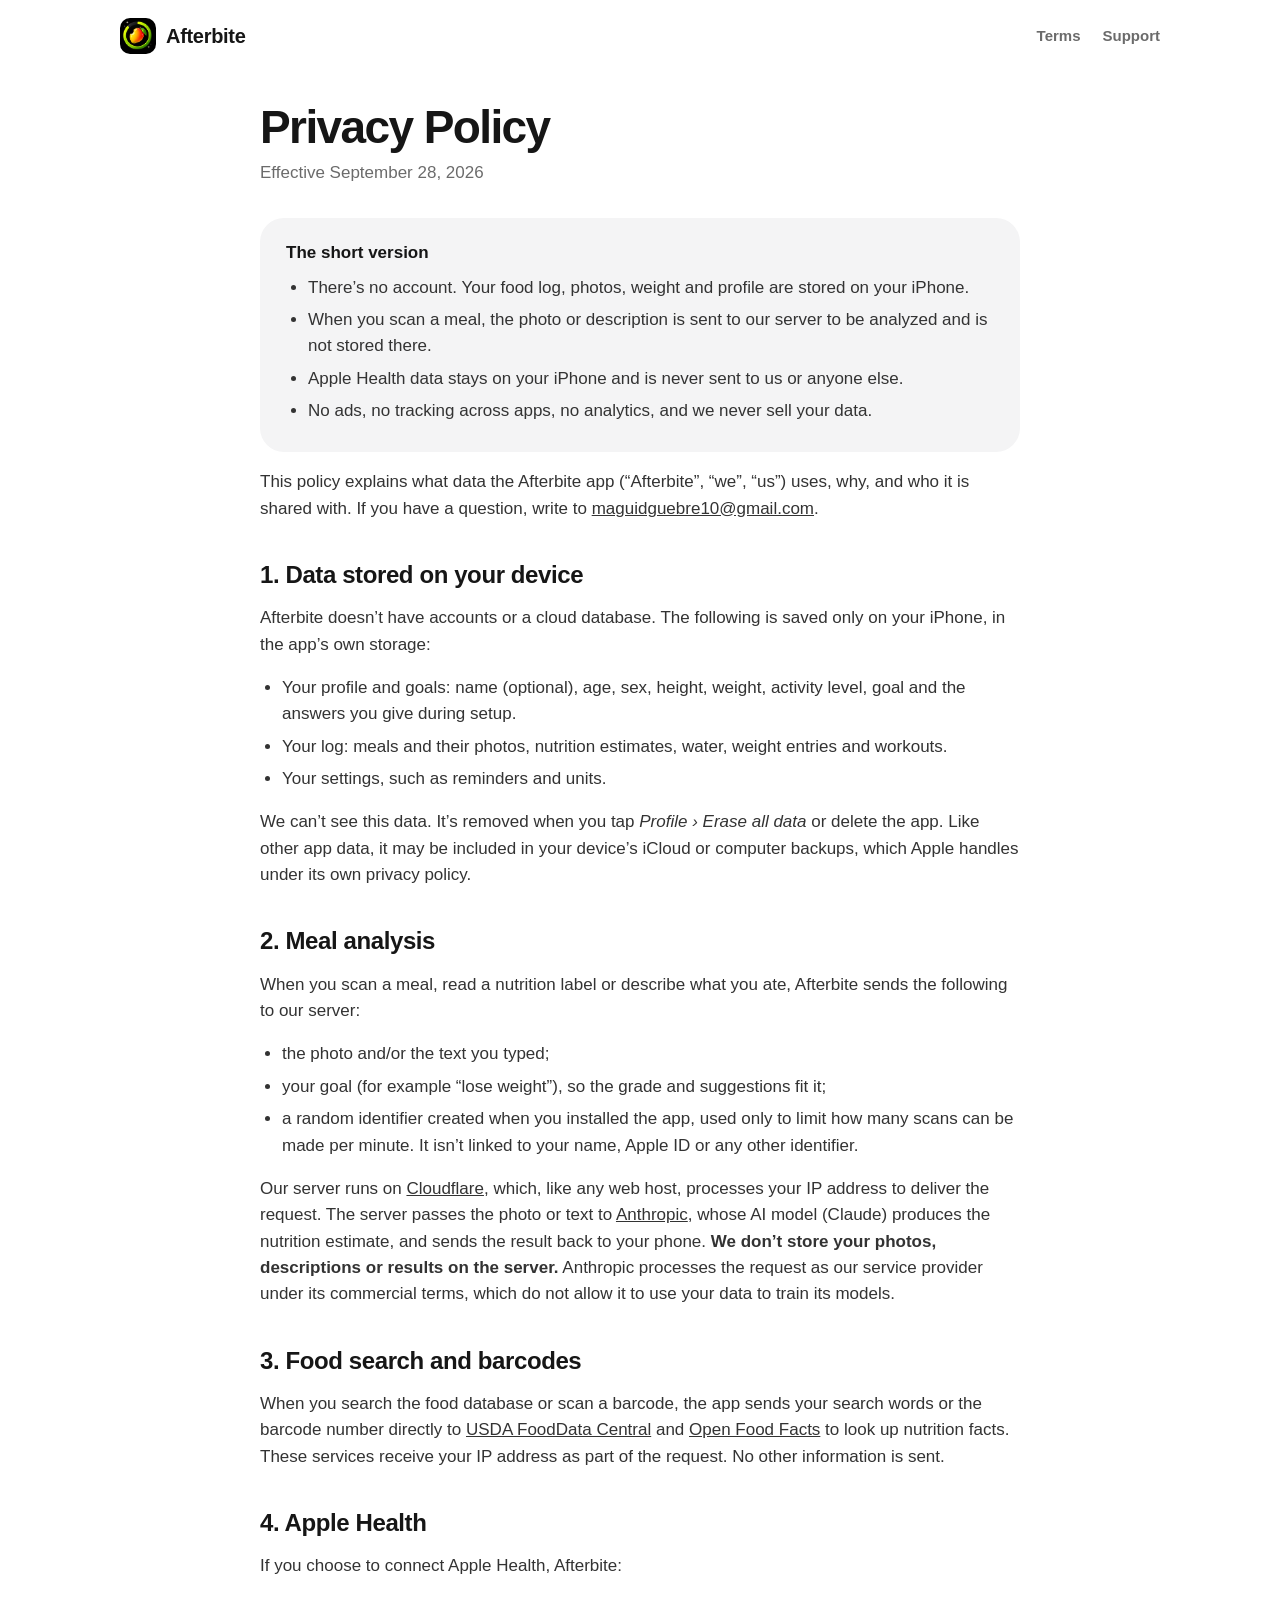
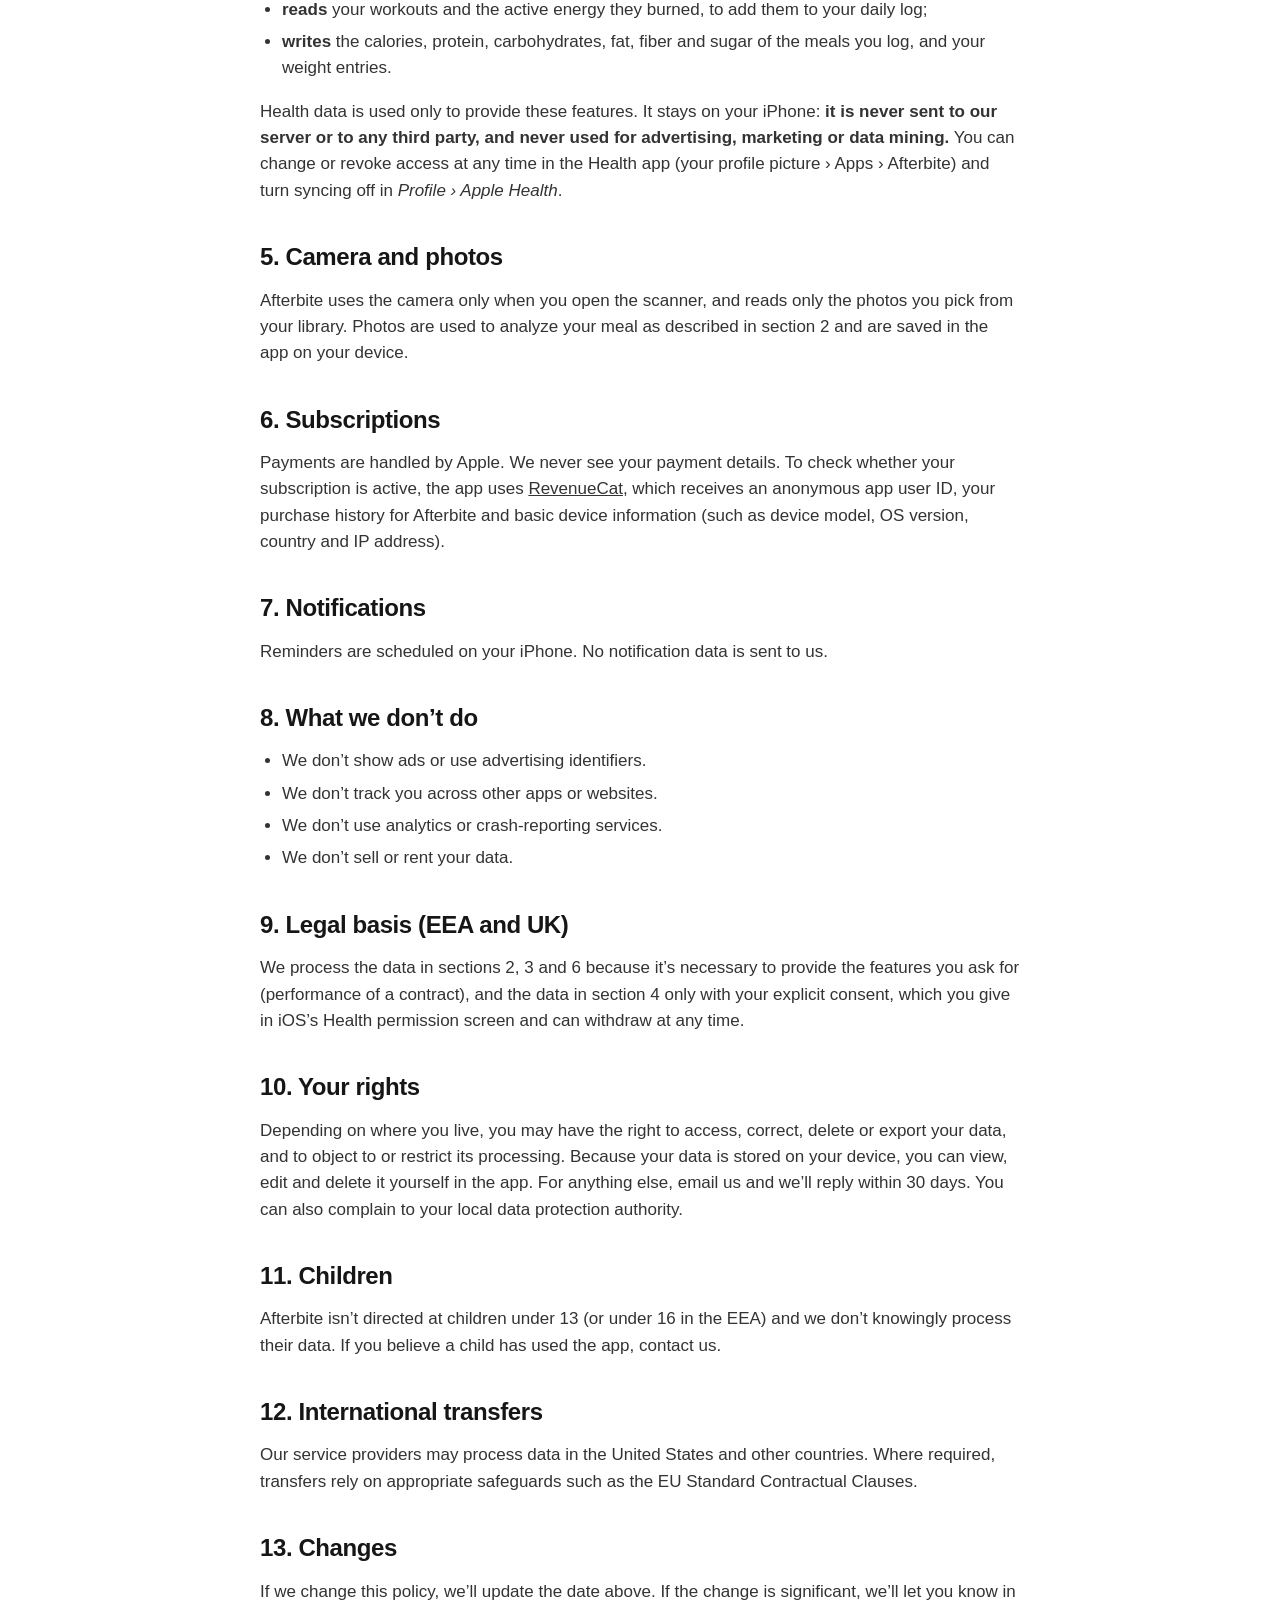
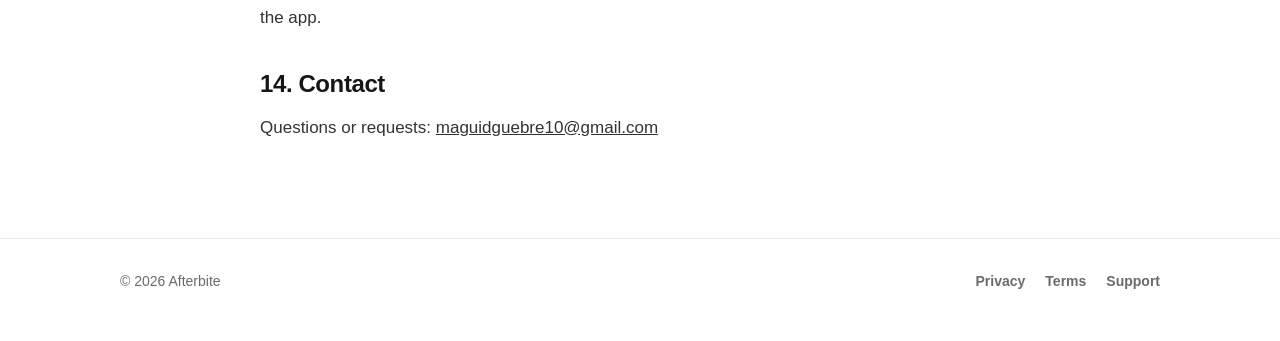
==== privacy.html @ eba16ab4 "Afterbite site: landing page, privacy policy, terms of use, support Co-Authored-By: Claude Opus 5.5 " ====
<!doctype html>
<html lang="en">
  <head>
    <meta charset="utf-8" />
    <meta name="viewport" content="width=device-width, initial-scale=1" />
    <title>Privacy Policy · Afterbite</title>
    <meta name="description" content="How Afterbite handles your data." />
    <link rel="icon" href="images/favicon.png" />
    <link rel="apple-touch-icon" href="images/apple-touch-icon.png" />
    <link rel="stylesheet" href="style.css" />
  </head>
  <body>
    <header class="wrap nav">
      <a class="brand" href="./"><img src="images/logo.png" alt="" />Afterbite</a>
      <nav class="nav-links">
        <a href="terms.html">Terms</a>
        <a href="support.html">Support</a>
      </nav>
    </header>

    <main class="wrap">
      <article class="doc">
        <h1>Privacy Policy</h1>
        <p class="updated">Effective September 28, 2026</p>

        <div class="summary">
          <strong>The short version</strong>
          <ul>
            <li>There’s no account. Your food log, photos, weight and profile are stored on your iPhone.</li>
            <li>When you scan a meal, the photo or description is sent to our server to be analyzed and is not stored there.</li>
            <li>Apple Health data stays on your iPhone and is never sent to us or anyone else.</li>
            <li>No ads, no tracking across apps, no analytics, and we never sell your data.</li>
          </ul>
        </div>

        <p>This policy explains what data the Afterbite app (“Afterbite”, “we”, “us”) uses, why, and who it is shared with. If you have a question, write to <a href="mailto:maguidguebre10@gmail.com">maguidguebre10@gmail.com</a>.</p>

        <h2>1. Data stored on your device</h2>
        <p>Afterbite doesn’t have accounts or a cloud database. The following is saved only on your iPhone, in the app’s own storage:</p>
        <ul>
          <li>Your profile and goals: name (optional), age, sex, height, weight, activity level, goal and the answers you give during setup.</li>
          <li>Your log: meals and their photos, nutrition estimates, water, weight entries and workouts.</li>
          <li>Your settings, such as reminders and units.</li>
        </ul>
        <p>We can’t see this data. It’s removed when you tap <em>Profile › Erase all data</em> or delete the app. Like other app data, it may be included in your device’s iCloud or computer backups, which Apple handles under its own privacy policy.</p>

        <h2>2. Meal analysis</h2>
        <p>When you scan a meal, read a nutrition label or describe what you ate, Afterbite sends the following to our server:</p>
        <ul>
          <li>the photo and/or the text you typed;</li>
          <li>your goal (for example “lose weight”), so the grade and suggestions fit it;</li>
          <li>a random identifier created when you installed the app, used only to limit how many scans can be made per minute. It isn’t linked to your name, Apple ID or any other identifier.</li>
        </ul>
        <p>Our server runs on <a href="https://www.cloudflare.com/privacypolicy/">Cloudflare</a>, which, like any web host, processes your IP address to deliver the request. The server passes the photo or text to <a href="https://www.anthropic.com/legal/privacy">Anthropic</a>, whose AI model (Claude) produces the nutrition estimate, and sends the result back to your phone. <strong>We don’t store your photos, descriptions or results on the server.</strong> Anthropic processes the request as our service provider under its commercial terms, which do not allow it to use your data to train its models.</p>

        <h2>3. Food search and barcodes</h2>
        <p>When you search the food database or scan a barcode, the app sends your search words or the barcode number directly to <a href="https://fdc.nal.usda.gov/">USDA FoodData Central</a> and <a href="https://world.openfoodfacts.org/privacy">Open Food Facts</a> to look up nutrition facts. These services receive your IP address as part of the request. No other information is sent.</p>

        <h2>4. Apple Health</h2>
        <p>If you choose to connect Apple Health, Afterbite:</p>
        <ul>
          <li><strong>reads</strong> your workouts and the active energy they burned, to add them to your daily log;</li>
          <li><strong>writes</strong> the calories, protein, carbohydrates, fat, fiber and sugar of the meals you log, and your weight entries.</li>
        </ul>
        <p>Health data is used only to provide these features. It stays on your iPhone: <strong>it is never sent to our server or to any third party, and never used for advertising, marketing or data mining.</strong> You can change or revoke access at any time in the Health app (your profile picture › Apps › Afterbite) and turn syncing off in <em>Profile › Apple Health</em>.</p>

        <h2>5. Camera and photos</h2>
        <p>Afterbite uses the camera only when you open the scanner, and reads only the photos you pick from your library. Photos are used to analyze your meal as described in section 2 and are saved in the app on your device.</p>

        <h2>6. Subscriptions</h2>
        <p>Payments are handled by Apple. We never see your payment details. To check whether your subscription is active, the app uses <a href="https://www.revenuecat.com/privacy">RevenueCat</a>, which receives an anonymous app user ID, your purchase history for Afterbite and basic device information (such as device model, OS version, country and IP address).</p>

        <h2>7. Notifications</h2>
        <p>Reminders are scheduled on your iPhone. No notification data is sent to us.</p>

        <h2>8. What we don’t do</h2>
        <ul>
          <li>We don’t show ads or use advertising identifiers.</li>
          <li>We don’t track you across other apps or websites.</li>
          <li>We don’t use analytics or crash-reporting services.</li>
          <li>We don’t sell or rent your data.</li>
        </ul>

        <h2>9. Legal basis (EEA and UK)</h2>
        <p>We process the data in sections 2, 3 and 6 because it’s necessary to provide the features you ask for (performance of a contract), and the data in section 4 only with your explicit consent, which you give in iOS’s Health permission screen and can withdraw at any time.</p>

        <h2>10. Your rights</h2>
        <p>Depending on where you live, you may have the right to access, correct, delete or export your data, and to object to or restrict its processing. Because your data is stored on your device, you can view, edit and delete it yourself in the app. For anything else, email us and we’ll reply within 30 days. You can also complain to your local data protection authority.</p>

        <h2>11. Children</h2>
        <p>Afterbite isn’t directed at children under 13 (or under 16 in the EEA) and we don’t knowingly process their data. If you believe a child has used the app, contact us.</p>

        <h2>12. International transfers</h2>
        <p>Our service providers may process data in the United States and other countries. Where required, transfers rely on appropriate safeguards such as the EU Standard Contractual Clauses.</p>

        <h2>13. Changes</h2>
        <p>If we change this policy, we’ll update the date above. If the change is significant, we’ll let you know in the app.</p>

        <h2>14. Contact</h2>
        <p>Questions or requests: <a href="mailto:maguidguebre10@gmail.com">maguidguebre10@gmail.com</a></p>
      </article>
    </main>

    <footer>
      <div class="wrap">
        <div class="footer-row">
          <span>© 2026 Afterbite</span>
          <nav class="footer-links">
            <a href="privacy.html">Privacy</a>
            <a href="terms.html">Terms</a>
            <a href="support.html">Support</a>
          </nav>
        </div>
      </div>
    </footer>
  </body>
</html>
---- style.css ----
:root {
  --page: #ffffff;
  --surface: #f4f4f5;
  --dark: #1f1f1f;
  --ink: #161616;
  --ink-soft: #6b6b6b;
  --ink-faint: #a6a6a6;
  --line: rgba(0, 0, 0, 0.08);
  --accent: #e0703a;
  --good: #4caf7a;
  --lime: #9be32b;
  --radius: 24px;
  color-scheme: light;
}

* {
  box-sizing: border-box;
}

html {
  -webkit-text-size-adjust: 100%;
}

body {
  margin: 0;
  background: var(--page);
  color: var(--ink);
  font-family: -apple-system, BlinkMacSystemFont, 'SF Pro Text', 'Segoe UI', Roboto, 'Helvetica Neue', Arial, sans-serif;
  font-size: 17px;
  line-height: 1.55;
  -webkit-font-smoothing: antialiased;
}

a {
  color: inherit;
}

img {
  max-width: 100%;
  display: block;
}

.wrap {
  width: 100%;
  max-width: 1080px;
  margin: 0 auto;
  padding: 0 20px;
}

/* Header */

.nav {
  display: flex;
  align-items: center;
  justify-content: space-between;
  height: 72px;
}

.brand {
  display: flex;
  align-items: center;
  gap: 10px;
  font-weight: 800;
  font-size: 20px;
  letter-spacing: -0.3px;
  text-decoration: none;
}

.brand img {
  width: 36px;
  height: 36px;
  border-radius: 10px;
}

.nav-links {
  display: flex;
  gap: 22px;
  font-size: 15px;
  font-weight: 600;
  color: var(--ink-soft);
}

.nav-links a {
  text-decoration: none;
}

.nav-links a:hover {
  color: var(--ink);
}

/* Buttons */

.btn {
  display: inline-flex;
  align-items: center;
  gap: 10px;
  height: 56px;
  padding: 0 26px;
  border-radius: 999px;
  background: var(--dark);
  color: #fff;
  font-weight: 700;
  font-size: 17px;
  text-decoration: none;
  white-space: nowrap;
}

.btn svg {
  width: 20px;
  height: 20px;
  fill: currentColor;
}

.btn.soon {
  background: var(--surface);
  color: var(--ink-soft);
  cursor: default;
}

/* Hero */

.hero {
  display: grid;
  grid-template-columns: 1.05fr 1fr;
  align-items: center;
  gap: 48px;
  padding-top: 48px;
  padding-bottom: 80px;
}

.eyebrow {
  display: inline-block;
  padding: 6px 14px;
  border-radius: 999px;
  background: #e0703a14;
  color: var(--accent);
  font-size: 14px;
  font-weight: 700;
  margin-bottom: 18px;
}

h1 {
  font-size: clamp(38px, 6vw, 60px);
  line-height: 1.04;
  letter-spacing: -1.6px;
  font-weight: 800;
  margin: 0 0 18px;
}

.lead {
  font-size: 20px;
  color: var(--ink-soft);
  margin: 0 0 30px;
  max-width: 30ch;
}

.hero-note {
  margin-top: 14px;
  font-size: 14px;
  color: var(--ink-soft);
}

.hero-art {
  position: relative;
}

.hero-art::before {
  content: '';
  position: absolute;
  inset: 8% 6%;
  background: radial-gradient(closest-side, #ffcf8a66, transparent);
  z-index: -1;
}

/* Sections */

section {
  padding: 72px 0;
}

.section-head {
  text-align: center;
  max-width: 620px;
  margin: 0 auto 44px;
}

h2 {
  font-size: clamp(30px, 4.5vw, 42px);
  line-height: 1.1;
  letter-spacing: -1px;
  font-weight: 800;
  margin: 0 0 12px;
}

.section-head p {
  color: var(--ink-soft);
  font-size: 19px;
  margin: 0;
}

.grid {
  display: grid;
  grid-template-columns: repeat(3, 1fr);
  gap: 16px;
}

.card {
  background: var(--surface);
  border-radius: var(--radius);
  padding: 26px;
}

.card .icon {
  width: 46px;
  height: 46px;
  border-radius: 14px;
  display: grid;
  place-items: center;
  font-size: 24px;
  background: #fff;
  margin-bottom: 16px;
}

.card h3 {
  font-size: 19px;
  margin: 0 0 6px;
  letter-spacing: -0.2px;
}

.card p {
  margin: 0;
  color: var(--ink-soft);
  font-size: 16px;
}

/* Steps */

.steps {
  display: grid;
  grid-template-columns: repeat(3, 1fr);
  gap: 16px;
  counter-reset: step;
}

.step {
  border: 1px solid var(--line);
  border-radius: var(--radius);
  padding: 26px;
}

.step::before {
  counter-increment: step;
  content: counter(step);
  display: grid;
  place-items: center;
  width: 36px;
  height: 36px;
  border-radius: 50%;
  background: var(--dark);
  color: #fff;
  font-weight: 800;
  margin-bottom: 16px;
}

.step h3 {
  margin: 0 0 6px;
  font-size: 19px;
}

.step p {
  margin: 0;
  color: var(--ink-soft);
  font-size: 16px;
}

/* Dark band */

.band {
  background: var(--dark);
  color: #fff;
  border-radius: 40px;
  padding: 56px 40px;
  display: grid;
  grid-template-columns: auto 1fr auto;
  align-items: center;
  gap: 32px;
}

.band img {
  width: 120px;
  height: 120px;
  border-radius: 28px;
}

.band h2 {
  margin: 0 0 6px;
}

.band p {
  margin: 0;
  color: rgba(255, 255, 255, 0.6);
  font-size: 18px;
}

.band .btn {
  background: #fff;
  color: var(--ink);
}

.band .btn.soon {
  background: rgba(255, 255, 255, 0.12);
  color: rgba(255, 255, 255, 0.75);
}

/* FAQ */

.faq {
  max-width: 760px;
  margin: 0 auto;
}

details {
  border-bottom: 1px solid var(--line);
  padding: 20px 0;
}

summary {
  cursor: pointer;
  font-weight: 700;
  font-size: 18px;
  list-style: none;
  display: flex;
  justify-content: space-between;
  gap: 16px;
}

summary::-webkit-details-marker {
  display: none;
}

summary::after {
  content: '+';
  font-size: 24px;
  line-height: 1;
  color: var(--ink-faint);
}

details[open] summary::after {
  content: '−';
}

details p {
  margin: 12px 0 0;
  color: var(--ink-soft);
}

/* Footer */

footer {
  border-top: 1px solid var(--line);
  margin-top: 40px;
  padding: 32px 0 48px;
  font-size: 14px;
  color: var(--ink-soft);
}

.footer-row {
  display: flex;
  flex-wrap: wrap;
  justify-content: space-between;
  gap: 16px;
}

.footer-links {
  display: flex;
  flex-wrap: wrap;
  gap: 20px;
}

.footer-links a {
  text-decoration: none;
  font-weight: 600;
}

.footer-links a:hover {
  color: var(--ink);
}

.disclaimer {
  margin-top: 16px;
  font-size: 13px;
  color: var(--ink-faint);
  max-width: 70ch;
}

/* Legal pages */

.doc {
  max-width: 760px;
  margin: 0 auto;
  padding: 32px 0 40px;
}

.doc h1 {
  font-size: clamp(34px, 5vw, 46px);
  margin-bottom: 8px;
}

.doc .updated {
  color: var(--ink-soft);
  margin: 0 0 32px;
}

.doc h2 {
  font-size: 24px;
  letter-spacing: -0.4px;
  margin: 40px 0 10px;
}

.doc h3 {
  font-size: 18px;
  margin: 24px 0 6px;
}

.doc p,
.doc li {
  color: #333;
}

.doc ul {
  padding-left: 22px;
}

.doc li {
  margin: 6px 0;
}

.doc .summary {
  background: var(--surface);
  border-radius: var(--radius);
  padding: 22px 26px;
  margin-bottom: 8px;
}

.doc .summary ul {
  margin: 8px 0 0;
}

.contact-card {
  background: var(--surface);
  border-radius: var(--radius);
  padding: 26px;
  margin: 24px 0;
}

.contact-card .btn {
  margin-top: 8px;
}

/* Mobile */

@media (max-width: 860px) {
  .hero {
    grid-template-columns: 1fr;
    gap: 24px;
    padding-top: 24px;
    text-align: center;
  }

  .lead {
    margin-left: auto;
    margin-right: auto;
  }

  .hero-art {
    max-width: 460px;
    margin: 0 auto;
  }

  .grid,
  .steps {
    grid-template-columns: 1fr;
  }

  .band {
    grid-template-columns: 1fr;
    text-align: center;
    justify-items: center;
    padding: 44px 24px;
    border-radius: 32px;
  }

  section {
    padding: 52px 0;
  }
}

@media (max-width: 520px) {
  .nav-links {
    gap: 14px;
    font-size: 14px;
  }

  .nav-links .hide-sm {
    display: none;
  }
}
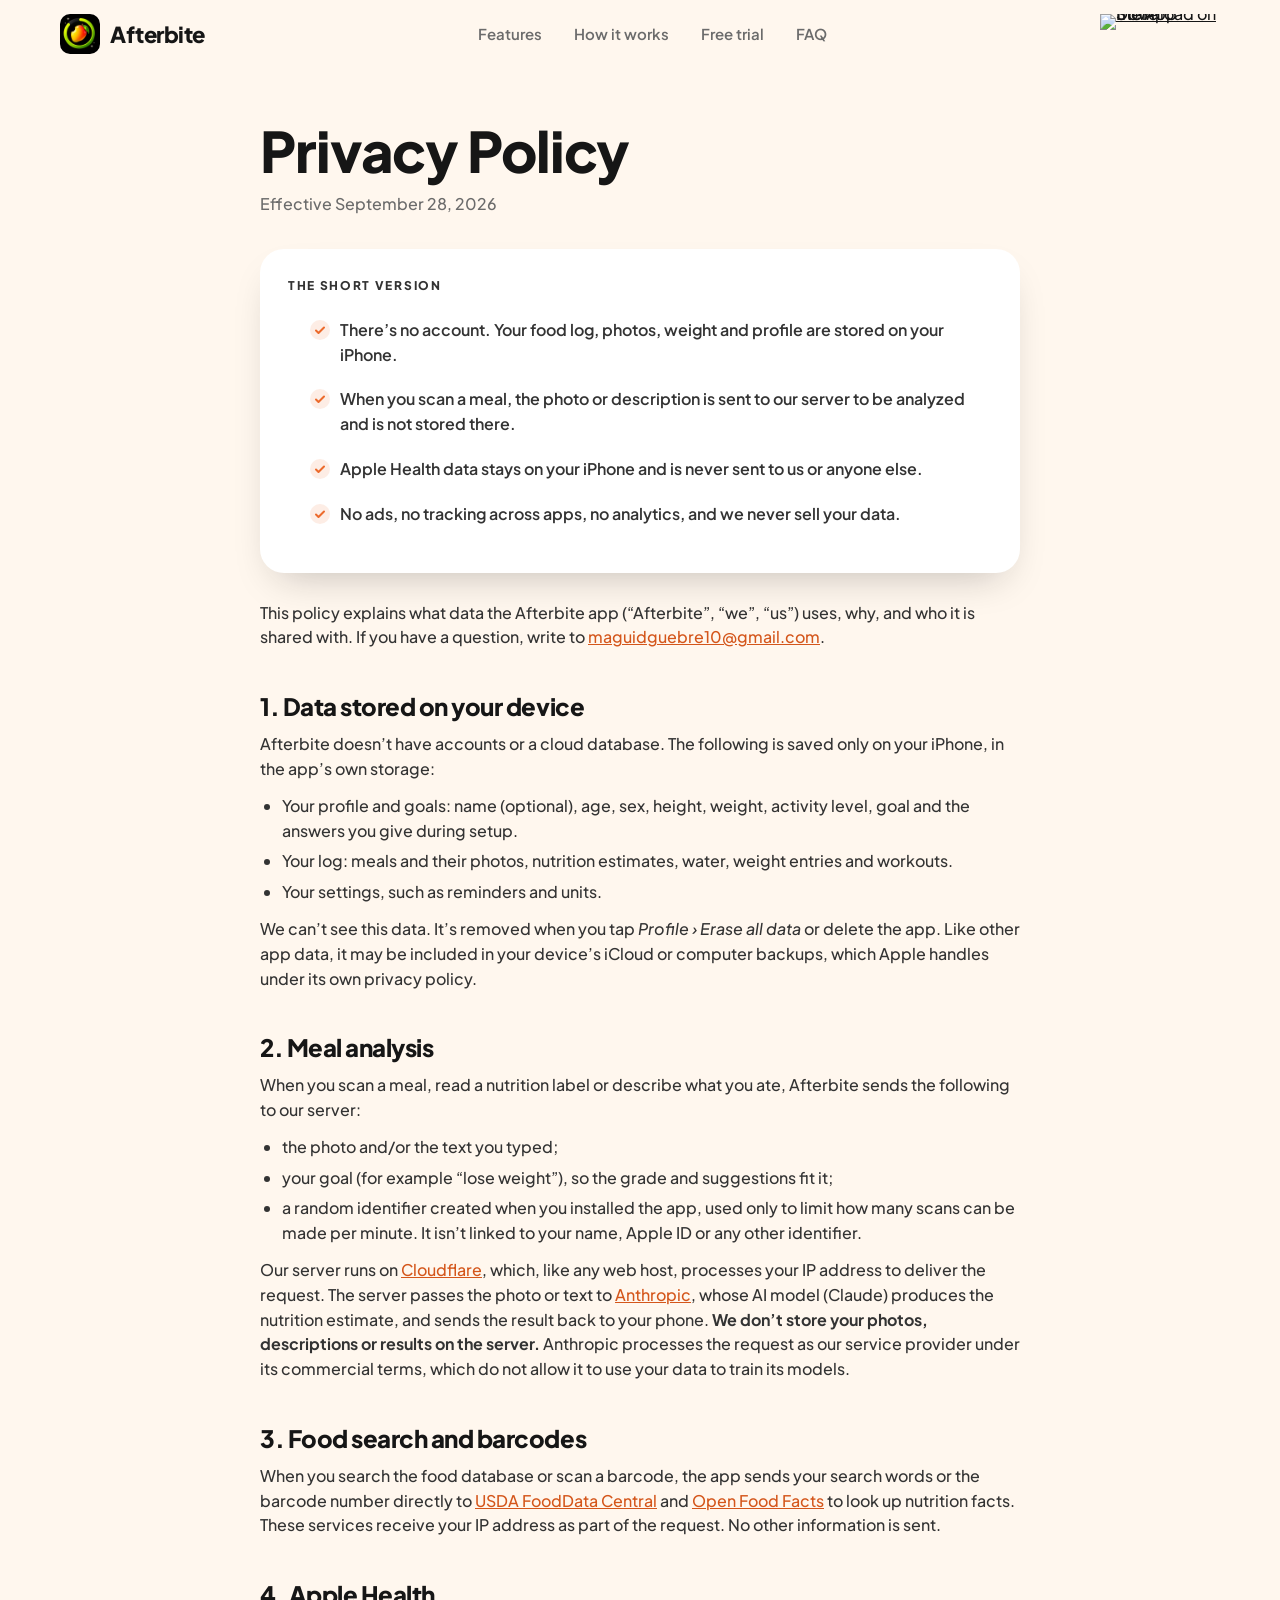
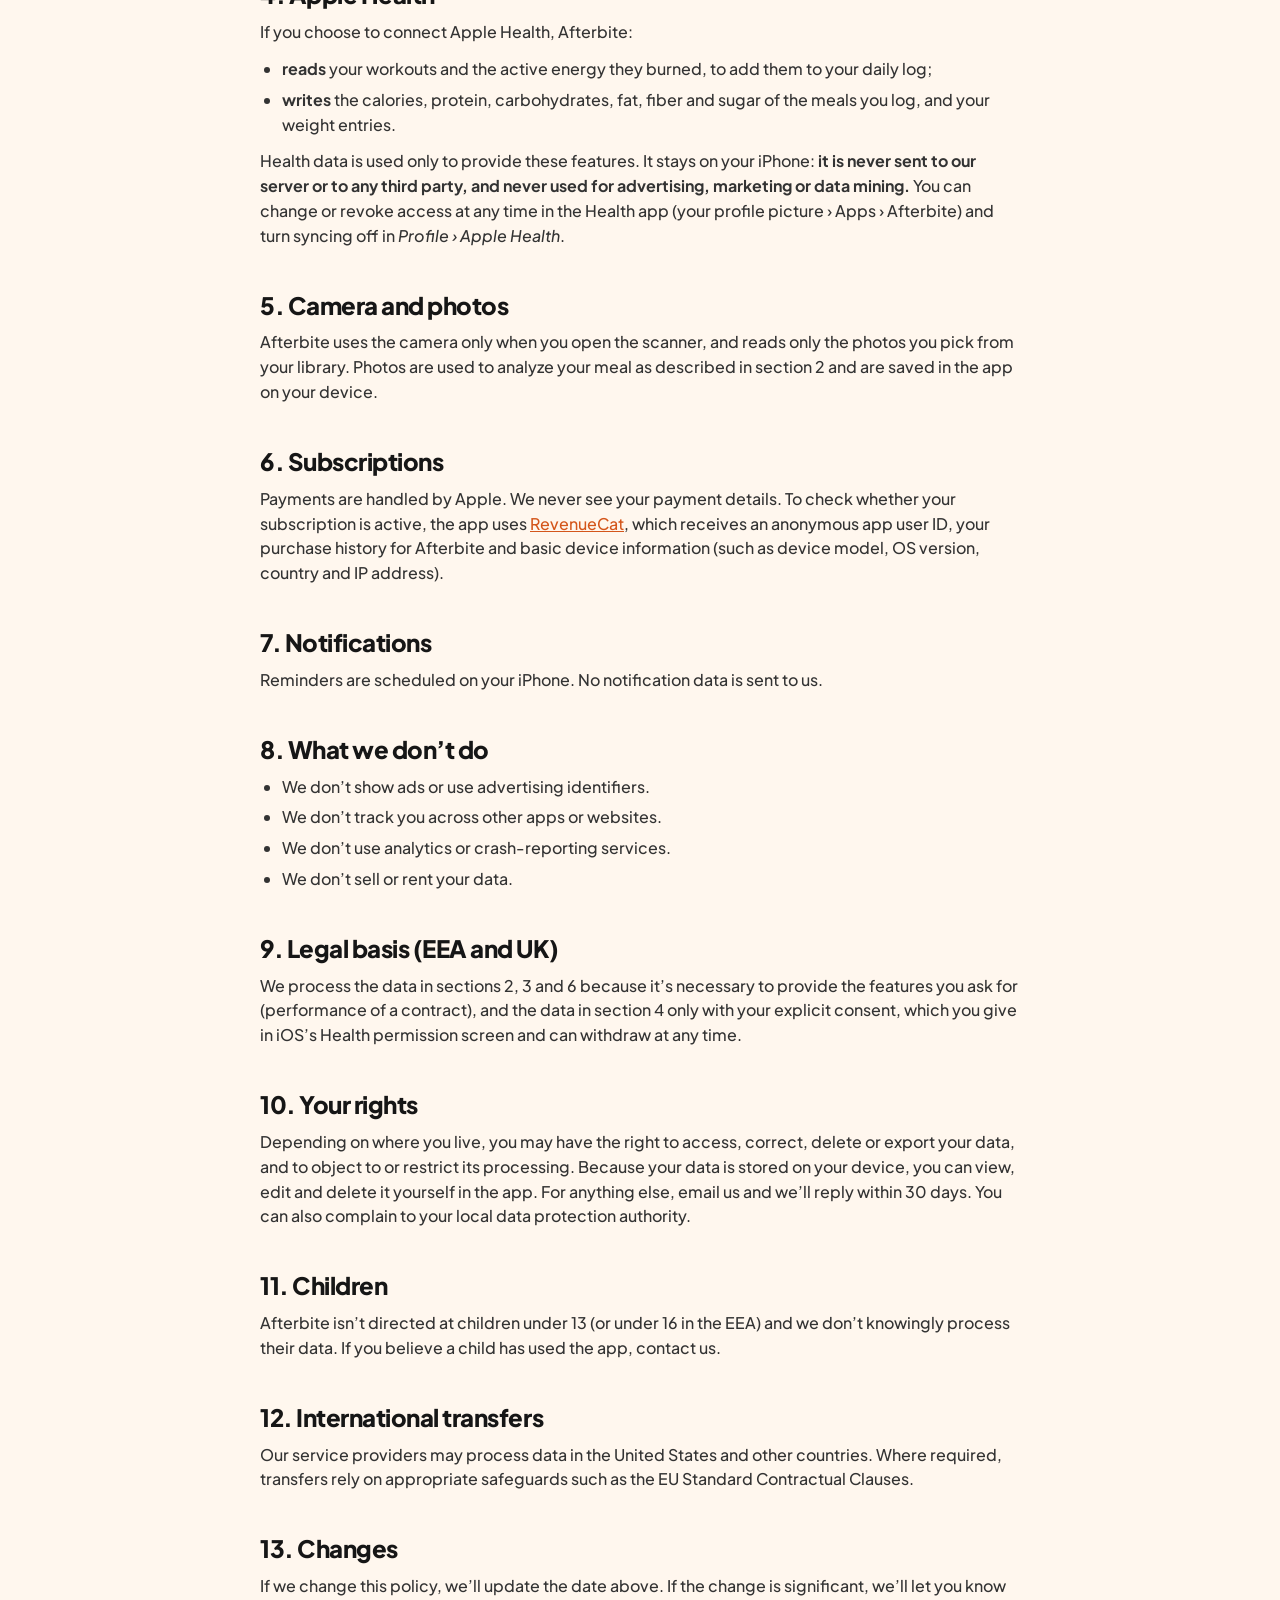
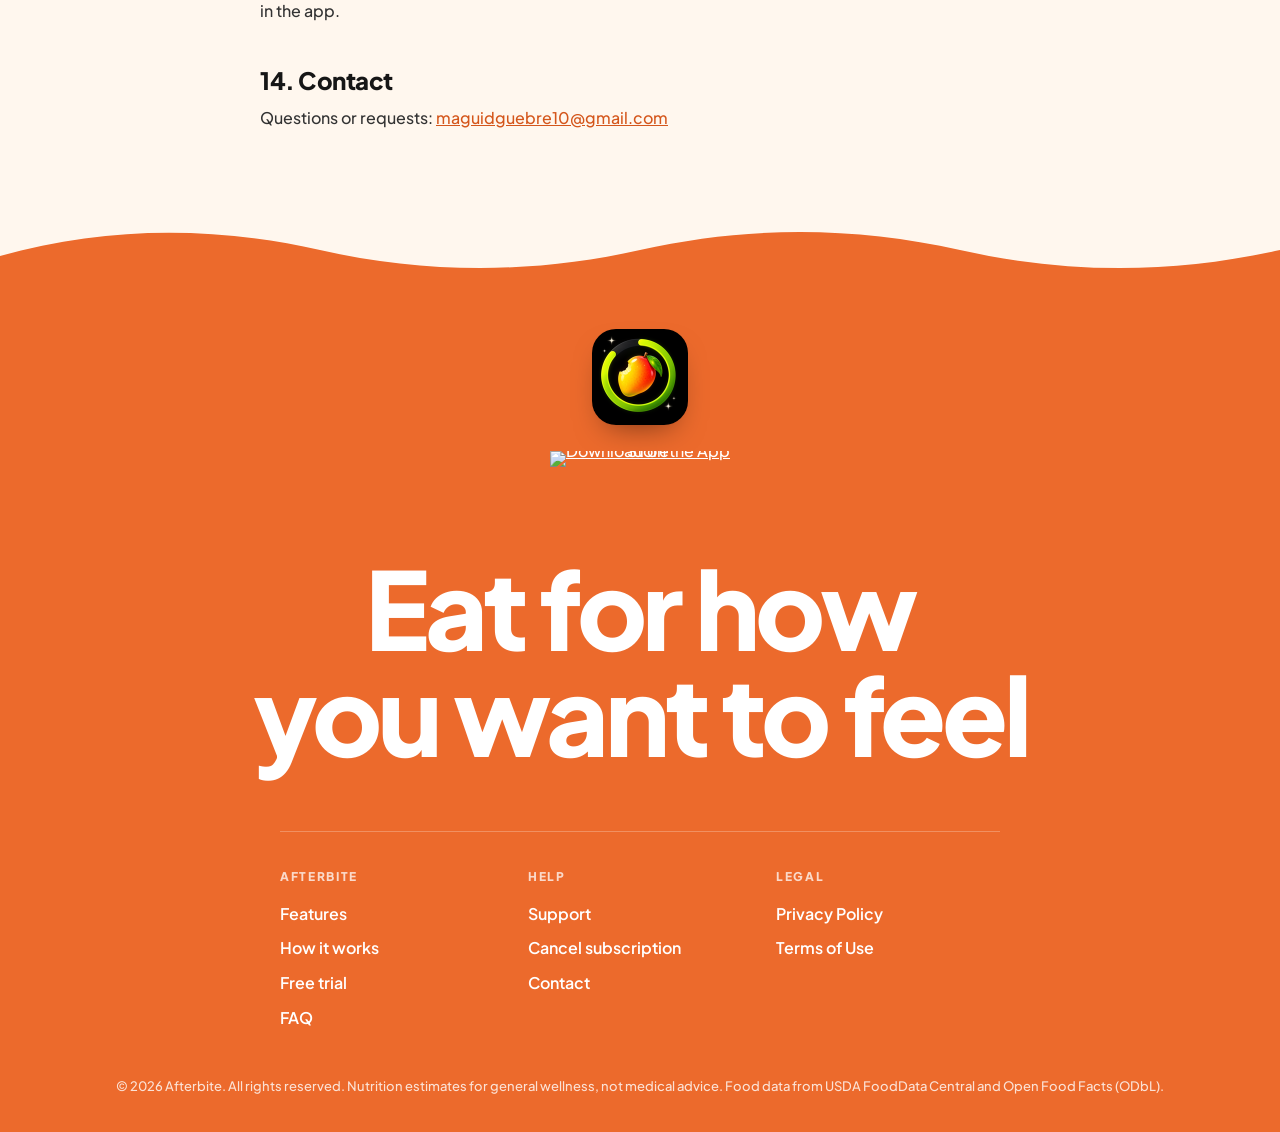
==== commit 432029a2: "Redesign on the Bibloom layout: app screenshots, feature tabs, how it works, free trial and plans, F" ====
--- a/privacy.html
+++ b/privacy.html
@@ -1,31 +1,59 @@
-<!doctype html>
+<!DOCTYPE html>
 <html lang="en">
-  <head>
-    <meta charset="utf-8" />
-    <meta name="viewport" content="width=device-width, initial-scale=1" />
-    <title>Privacy Policy · Afterbite</title>
-    <meta name="description" content="How Afterbite handles your data." />
-    <link rel="icon" href="images/favicon.png" />
-    <link rel="apple-touch-icon" href="images/apple-touch-icon.png" />
-    <link rel="stylesheet" href="style.css" />
-  </head>
-  <body>
-    <header class="wrap nav">
-      <a class="brand" href="./"><img src="images/logo.png" alt="" />Afterbite</a>
-      <nav class="nav-links">
-        <a href="terms.html">Terms</a>
-        <a href="support.html">Support</a>
-      </nav>
-    </header>
+<head>
+<meta charset="utf-8" />
+<meta name="viewport" content="width=device-width, initial-scale=1" />
+<title>Privacy Policy · Afterbite</title>
+<meta name="description" content="How Afterbite handles your data: what stays on your iPhone, what is sent to analyze meals, and Apple Health." />
+<meta name="theme-color" content="#FFF7EE" />
+<link rel="icon" type="image/png" href="images/favicon.png" />
+<link rel="apple-touch-icon" href="images/apple-touch-icon.png" />
+<link rel="preconnect" href="https://fonts.googleapis.com" />
+<link rel="preconnect" href="https://fonts.gstatic.com" crossorigin />
+<link href="https://fonts.googleapis.com/css2?family=Plus+Jakarta+Sans:wght@500;600;700;800&display=swap" rel="stylesheet" />
+<link rel="stylesheet" href="landing.css" />
+</head>
+<body>
 
-    <main class="wrap">
-      <article class="doc">
+<!-- ============ Header ============ -->
+<header class="site-header" id="top">
+  <div class="header-inner">
+    <a class="brand" href="./" aria-label="Afterbite home">
+      <img src="images/icon.png" alt="" width="40" height="40" />
+      <span>Afterbite</span>
+    </a>
+    <nav class="nav-desktop" aria-label="Main">
+      <a href="./#features">Features</a>
+      <a href="./#how-it-works">How it works</a>
+      <a href="./#pricing">Free trial</a>
+      <a href="./#faq">FAQ</a>
+    </nav>
+    <div class="header-actions">
+      <a class="store-badge badge-header" href="./#pricing"><img src="https://toolbox.marketingtools.apple.com/api/v2/badges/download-on-the-app-store/black/en-us" alt="Download on the App Store" width="120" height="40" /></a>
+      <button class="menu-btn" type="button" aria-label="Open menu" aria-expanded="false" aria-controls="mobile-menu">
+        <span></span><span></span>
+      </button>
+    </div>
+  </div>
+  <nav class="nav-mobile" id="mobile-menu" aria-label="Mobile" hidden>
+    <a href="./#features">Features</a>
+    <a href="./#how-it-works">How it works</a>
+    <a href="./#pricing">Free trial</a>
+    <a href="./#faq">FAQ</a>
+    <a class="store-badge badge-menu" href="./#pricing"><img src="https://toolbox.marketingtools.apple.com/api/v2/badges/download-on-the-app-store/black/en-us" alt="Download on the App Store" width="180" height="60" /></a>
+  </nav>
+</header>
+
+
+<main class="doc-page">
+  <div class="container">
+    <article class="doc">
         <h1>Privacy Policy</h1>
         <p class="updated">Effective September 28, 2026</p>
 
-        <div class="summary">
-          <strong>The short version</strong>
-          <ul>
+        <div class="card summary">
+          <p class="card-label">The short version</p>
+          <ul class="ticks">
             <li>There’s no account. Your food log, photos, weight and profile are stored on your iPhone.</li>
             <li>When you scan a meal, the photo or description is sent to our server to be analyzed and is not stored there.</li>
             <li>Apple Health data stays on your iPhone and is never sent to us or anyone else.</li>
@@ -99,19 +127,43 @@
         <h2>14. Contact</h2>
         <p>Questions or requests: <a href="mailto:maguidguebre10@gmail.com">maguidguebre10@gmail.com</a></p>
       </article>
-    </main>
+  </div>
+</main>
 
-    <footer>
-      <div class="wrap">
-        <div class="footer-row">
-          <span>© 2026 Afterbite</span>
-          <nav class="footer-links">
-            <a href="privacy.html">Privacy</a>
-            <a href="terms.html">Terms</a>
-            <a href="support.html">Support</a>
-          </nav>
-        </div>
+<!-- ============ Footer ============ -->
+<div class="wave wave-top" aria-hidden="true"><svg viewBox="0 0 1440 80" preserveAspectRatio="none"><path d="M0,48 C120,8 240,8 360,40 C480,72 600,72 720,40 C840,8 960,8 1080,40 C1200,72 1320,72 1440,40 L1440,80 L0,80 Z"/></svg></div>
+<footer class="site-footer">
+  <div class="container">
+    <div class="footer-mark">
+      <img src="images/icon.png" alt="Afterbite" width="96" height="96" />
+    </div>
+    <a class="store-badge badge-footer" href="./#pricing"><img src="https://toolbox.marketingtools.apple.com/api/v2/badges/download-on-the-app-store/white/en-us" alt="Download on the App Store" width="180" height="60" /></a>
+    <p class="footer-title">Eat for how<br />you want to feel</p>
+
+    <div class="footer-links">
+      <div>
+        <p>Afterbite</p>
+        <a href="./#features">Features</a>
+        <a href="./#how-it-works">How it works</a>
+        <a href="./#pricing">Free trial</a>
+        <a href="./#faq">FAQ</a>
       </div>
-    </footer>
-  </body>
+      <div>
+        <p>Help</p>
+        <a href="support.html">Support</a>
+        <a href="support.html#cancel">Cancel subscription</a>
+        <a href="mailto:maguidguebre10@gmail.com">Contact</a>
+      </div>
+      <div>
+        <p>Legal</p>
+        <a href="privacy.html">Privacy Policy</a>
+        <a href="terms.html">Terms of Use</a>
+      </div>
+    </div>
+    <p class="copyright">© 2026 Afterbite. All rights reserved. Nutrition estimates for general wellness, not medical advice. Food data from USDA FoodData Central and Open Food Facts (ODbL).</p>
+  </div>
+</footer>
+
+<script src="landing.js" defer></script>
+</body>
 </html>
--- a/landing.css
+++ b/landing.css
@@ -0,0 +1,330 @@
+/* Afterbite landing — same palette as the app: mango orange on warm cream, near-black ink. */
+:root {
+  --cream: #FFF7EE;
+  --cream-2: #FCEBDA;
+  --ink: #161616;
+  --ink-soft: #6B6B6B;
+  --accent: #EC6A2C;
+  --accent-dark: #D4561B;
+  --accent-soft: rgba(236, 106, 44, 0.12);
+  --white: #FFFFFF;
+  --radius: 24px;
+  --shadow: 0 18px 40px -18px rgba(22, 22, 22, 0.28);
+  --font: 'Plus Jakarta Sans', system-ui, -apple-system, 'Segoe UI', sans-serif;
+}
+
+*,
+*::before,
+*::after { box-sizing: border-box; }
+
+html { scroll-behavior: smooth; scroll-padding-top: 88px; }
+
+body {
+  margin: 0;
+  background: var(--cream);
+  color: var(--ink);
+  font-family: var(--font);
+  font-weight: 500;
+  line-height: 1.55;
+  -webkit-font-smoothing: antialiased;
+  overflow-x: hidden;
+}
+
+img { max-width: 100%; display: block; }
+a { color: inherit; }
+h1, h2, h3 { margin: 0; font-weight: 800; letter-spacing: -0.02em; line-height: 1.08; }
+p { margin: 0; }
+
+.container { width: 100%; max-width: 1120px; margin: 0 auto; padding: 0 20px; }
+.container.narrow { max-width: 760px; }
+.accent { color: var(--accent); }
+
+/* ---------- Buttons ---------- */
+.btn {
+  display: inline-flex;
+  align-items: center;
+  justify-content: center;
+  gap: 10px;
+  font: 700 16px/1 var(--font);
+  text-decoration: none;
+  border-radius: 999px;
+  padding: 16px 26px;
+  border: 2px solid transparent;
+  transition: transform .15s ease, box-shadow .2s ease, background .2s ease;
+  cursor: pointer;
+}
+.btn:active { transform: scale(.98); }
+.btn-primary { background: var(--accent); color: var(--white); box-shadow: 0 12px 28px -12px rgba(236, 106, 44, .7); }
+.btn-primary:hover { background: var(--accent-dark); }
+.btn-lg { padding: 20px 32px; font-size: 17px; }
+.btn-block { width: 100%; padding: 20px; font-size: 17px; }
+.btn-outline { border-color: var(--ink); color: var(--ink); background: transparent; }
+.btn-outline:hover { background: var(--ink); color: var(--white); }
+.btn-light { background: var(--white); color: var(--accent); }
+
+.pill-btn {
+  font: 700 13px/1 var(--font);
+  letter-spacing: .04em;
+  text-transform: uppercase;
+  text-decoration: none;
+  padding: 12px 18px;
+  border-radius: 999px;
+  background: var(--white);
+  box-shadow: 0 4px 12px -4px rgba(22, 22, 22, .25);
+}
+
+/* ---------- Header ---------- */
+.site-header {
+  position: fixed;
+  inset: 0 0 auto 0;
+  z-index: 50;
+  background: rgba(255, 247, 238, .82);
+  -webkit-backdrop-filter: blur(14px);
+  backdrop-filter: blur(14px);
+}
+.header-inner {
+  max-width: 1200px;
+  margin: 0 auto;
+  padding: 14px 20px;
+  display: flex;
+  align-items: center;
+  justify-content: space-between;
+  gap: 16px;
+}
+.brand { display: flex; align-items: center; gap: 10px; text-decoration: none; font-weight: 800; font-size: 22px; letter-spacing: -0.02em; }
+.brand img { border-radius: 10px; }
+.nav-desktop { display: none; gap: 32px; }
+.nav-desktop a { text-decoration: none; font-weight: 600; font-size: 15px; color: var(--ink-soft); }
+.nav-desktop a:hover { color: var(--ink); }
+.header-actions { display: flex; align-items: center; gap: 10px; }
+.menu-btn {
+  width: 46px; height: 46px;
+  border-radius: 14px;
+  border: 1.5px solid rgba(22, 22, 22, .15);
+  background: var(--white);
+  display: grid; place-content: center; gap: 6px;
+  cursor: pointer;
+}
+.menu-btn span { width: 20px; height: 2px; border-radius: 2px; background: var(--ink); transition: transform .2s ease; }
+.menu-btn[aria-expanded="true"] span:first-child { transform: translateY(4px) rotate(45deg); }
+.menu-btn[aria-expanded="true"] span:last-child { transform: translateY(-4px) rotate(-45deg); }
+.nav-mobile {
+  display: flex; flex-direction: column; gap: 4px;
+  padding: 8px 20px 20px;
+}
+.nav-mobile[hidden] { display: none; }
+.nav-mobile a:not(.btn) { padding: 12px 4px; font-weight: 700; font-size: 18px; text-decoration: none; border-bottom: 1px solid rgba(22, 22, 22, .08); }
+.nav-mobile .btn { margin-top: 12px; }
+
+/* ---------- Hero ---------- */
+.hero { position: relative; overflow: hidden; padding: 120px 0 40px; text-align: center; }
+.blob { position: absolute; border-radius: 50%; filter: blur(70px); opacity: .55; pointer-events: none; }
+.blob-1 { width: 420px; height: 420px; background: #FFC98F; top: 140px; right: -120px; }
+.blob-2 { width: 360px; height: 360px; background: #FFE7B8; top: 420px; left: -140px; }
+.hero-inner { position: relative; }
+.hero h1 { font-size: clamp(40px, 8vw, 76px); }
+.lead { font-size: clamp(17px, 2.2vw, 20px); color: var(--ink-soft); max-width: 620px; margin: 20px auto 0; }
+.hero .btn-lg { margin-top: 32px; }
+.fine { margin-top: 14px; font-size: 14px; color: var(--ink-soft); }
+.kicker { margin-top: 44px; font-size: 12px; font-weight: 700; letter-spacing: .16em; text-transform: uppercase; color: var(--ink-soft); }
+.theme-row { list-style: none; padding: 0; margin: 14px auto 0; display: flex; flex-wrap: wrap; justify-content: center; gap: 8px; max-width: 640px; }
+.theme-row a {
+  display: inline-block; text-decoration: none;
+  padding: 9px 16px; border-radius: 999px;
+  background: var(--white); font-weight: 700; font-size: 14px;
+  box-shadow: 0 4px 12px -6px rgba(22, 22, 22, .25);
+  transition: transform .15s ease, color .15s ease;
+}
+.theme-row a:hover { transform: translateY(-2px); color: var(--accent); }
+
+/* Hero phone (single image, frame included) */
+.hero-phone { display: flex; justify-content: center; margin-top: 52px; }
+.hero-phone img { width: min(340px, 78vw); height: auto; filter: drop-shadow(0 30px 40px rgba(22, 22, 22, .28)); }
+
+/* Phone mockups */
+.phones { position: relative; display: flex; justify-content: center; align-items: flex-end; gap: 0; margin-top: 56px; }
+.phone {
+  margin: 0;
+  background: #111111;
+  padding: 10px;
+  border-radius: 44px;
+  box-shadow: var(--shadow), 0 0 0 1px rgba(255, 255, 255, .06) inset;
+}
+.phone img { border-radius: 34px; width: 100%; height: auto; }
+.phone-main { width: min(290px, 64vw); z-index: 2; }
+.phone-side { width: min(240px, 44vw); transform: translateY(24px) scale(.94); opacity: .95; }
+.phone-side:first-child { margin-right: -48px; transform: translateY(24px) rotate(-6deg) scale(.94); }
+.phone-side:last-child { margin-left: -48px; transform: translateY(24px) rotate(6deg) scale(.94); }
+
+/* ---------- Shared: section titles + cards ---------- */
+.section-title { font-size: clamp(32px, 5vw, 48px); text-align: center; }
+.section-title.light, .lead.light { color: var(--white); }
+.lead.light { opacity: .92; }
+.card { background: var(--white); border-radius: var(--radius); box-shadow: var(--shadow); padding: 28px; }
+
+/* ---------- Waves ---------- */
+.wave { line-height: 0; margin-bottom: -1px; }
+.wave svg { width: 100%; height: 60px; fill: var(--accent); }
+
+/* ---------- Accent section: features + steps ---------- */
+.accent-section { background: var(--accent); padding: 40px 0 110px; }
+.section-intro { text-align: center; max-width: 720px; margin: 0 auto; }
+.features { display: grid; gap: 32px; margin-top: 44px; align-items: center; }
+.feature-list { display: grid; gap: 14px; }
+.feature { background: var(--white); border-radius: 22px; box-shadow: 0 16px 30px -18px rgba(0, 0, 0, .35); overflow: hidden; }
+.feature summary {
+  list-style: none; cursor: pointer;
+  display: flex; align-items: center; gap: 16px;
+  padding: 18px 20px;
+}
+.feature summary::-webkit-details-marker { display: none; }
+.f-icon {
+  flex: none; width: 46px; height: 46px; border-radius: 14px;
+  background: var(--accent); display: grid; place-items: center;
+  box-shadow: 0 8px 16px -8px rgba(236, 106, 44, .9);
+}
+.f-icon svg { width: 22px; height: 22px; fill: none; stroke: var(--white); stroke-width: 2; stroke-linecap: round; stroke-linejoin: round; }
+.f-title { flex: 1; font-weight: 800; font-size: 18px; letter-spacing: -0.01em; }
+.chev { width: 10px; height: 10px; border-right: 2px solid var(--ink-soft); border-bottom: 2px solid var(--ink-soft); transform: rotate(45deg); transition: transform .2s ease; margin-right: 6px; }
+.feature[open] .chev { transform: rotate(-135deg); }
+.f-body { padding: 0 20px 22px 82px; color: var(--ink-soft); }
+.ticks { list-style: none; padding: 0; margin: 14px 0 0; display: grid; gap: 8px; }
+.ticks li { position: relative; padding-left: 30px; color: var(--ink); font-weight: 600; }
+.ticks li::before {
+  content: ''; position: absolute; left: 0; top: 2px;
+  width: 20px; height: 20px; border-radius: 50%;
+  background: var(--accent-soft) url("data:image/svg+xml,%3Csvg xmlns='http://www.w3.org/2000/svg' viewBox='0 0 20 20'%3E%3Cpath d='M6 10.5l2.5 2.5L14 7.5' fill='none' stroke='%23EC6A2C' stroke-width='2' stroke-linecap='round' stroke-linejoin='round'/%3E%3C/svg%3E") center/20px no-repeat;
+}
+.f-shot-inline { width: 70%; max-width: 250px; margin: 22px auto 0; filter: drop-shadow(0 18px 24px rgba(22, 22, 22, .25)); }
+.feature-phone { display: none; }
+
+.steps-wrap { margin-top: 110px; text-align: center; }
+.steps { display: grid; grid-template-columns: repeat(3, 1fr); gap: 8px; margin-top: 44px; }
+.step { background: none; border: 0; cursor: pointer; color: var(--white); font-family: var(--font); display: grid; justify-items: center; gap: 14px; padding: 0; }
+.step-num { position: relative; display: grid; place-items: center; width: clamp(96px, 20vw, 170px); aspect-ratio: 200 / 140; }
+.step-num .cloud { position: absolute; inset: 0; width: 100%; height: 100%; fill: rgba(255, 255, 255, .16); transition: fill .3s ease, transform .3s ease; }
+.step-num b { position: relative; font-weight: 800; font-size: clamp(30px, 6vw, 56px); letter-spacing: -0.03em; transition: color .3s ease; }
+.step-title { font-weight: 800; font-size: clamp(12px, 1.8vw, 17px); text-transform: uppercase; letter-spacing: .04em; opacity: .7; transition: opacity .3s ease; }
+.step.is-active .cloud { fill: var(--cream); transform: scale(1.06); }
+.step.is-active b { color: var(--accent); }
+.step.is-active .step-title { opacity: 1; }
+.bubble {
+  position: relative; max-width: 520px; margin: 30px auto 0;
+  background: var(--white); color: var(--ink);
+  border-radius: 32px; padding: 24px 30px; font-size: 17px;
+}
+.bubble::before {
+  content: ''; position: absolute; top: -12px; left: var(--tail, 16.6%);
+  width: 26px; height: 26px; background: var(--white); border-radius: 4px;
+  transform: translateX(-50%) rotate(45deg); transition: left .3s ease;
+}
+
+/* ---------- Pricing ---------- */
+.pricing { background: var(--cream-2); border-radius: 40px 40px 0 0; margin-top: -40px; position: relative; padding: 88px 0 96px; }
+.price-card { margin-top: 40px; padding: 32px; }
+.price-card hr { border: 0; border-top: 1px solid rgba(22, 22, 22, .12); margin: 26px 0; }
+.plans { display: grid; gap: 12px; }
+.plan { position: relative; display: flex; align-items: center; justify-content: space-between; gap: 12px; border: 2px solid rgba(22, 22, 22, .1); border-radius: 20px; padding: 18px 20px; }
+.plan-best { border-color: var(--accent); }
+.plan strong { display: block; font-size: 18px; font-weight: 800; }
+.plan small { color: var(--ink-soft); font-size: 13px; }
+.plan-price { font-size: 24px; font-weight: 800; white-space: nowrap; }
+.plan-price span { font-size: 14px; font-weight: 600; color: var(--ink-soft); }
+.plan-badge { position: absolute; top: -12px; right: 18px; background: var(--accent); color: var(--white); border-radius: 999px; padding: 4px 12px; font-size: 11px; font-weight: 800; letter-spacing: .06em; text-transform: uppercase; }
+.note { margin: 18px 0 22px; font-size: 14px; color: var(--ink-soft); }
+
+/* Free trial */
+.trial-pill { display: inline-block; margin-bottom: 14px; padding: 6px 14px; border-radius: 999px; background: var(--accent); color: var(--white); font-size: 12px; font-weight: 800; letter-spacing: .1em; text-transform: uppercase; }
+.card-label { font-size: 12px; font-weight: 800; letter-spacing: .14em; text-transform: uppercase; color: var(--accent); margin-bottom: 4px; }
+.trial-steps { list-style: none; padding: 0; margin: 0 0 24px; display: grid; gap: 16px; }
+.trial-steps li { display: flex; align-items: center; gap: 14px; }
+.trial-steps .dot { flex: none; width: 36px; height: 36px; border-radius: 50%; background: var(--accent-soft); color: var(--accent); display: grid; place-items: center; font-weight: 800; }
+.trial-steps strong { display: block; font-size: 17px; font-weight: 800; }
+.trial-steps small { color: var(--ink-soft); font-size: 14px; }
+.note.center { text-align: center; margin: 14px 0 0; }
+
+/* ---------- FAQ ---------- */
+.faq { padding: 96px 0 110px; }
+.faq-card { margin-top: 36px; padding: 10px 28px 28px; }
+.qa { border-bottom: 1px solid rgba(22, 22, 22, .1); }
+.qa summary { list-style: none; cursor: pointer; padding: 22px 36px 22px 0; font-weight: 800; font-size: 18px; position: relative; }
+.qa summary::-webkit-details-marker { display: none; }
+.qa summary::after { content: '+'; position: absolute; right: 4px; top: 50%; transform: translateY(-50%); font-size: 26px; font-weight: 600; color: var(--accent); transition: transform .2s ease; }
+.qa[open] summary::after { transform: translateY(-50%) rotate(45deg); }
+.qa p { padding: 0 0 22px; color: var(--ink-soft); }
+.contact { display: flex; flex-wrap: wrap; align-items: center; justify-content: space-between; gap: 14px; padding-top: 26px; }
+.contact p { font-weight: 800; font-size: 18px; }
+
+/* ---------- Footer ---------- */
+.site-footer { background: var(--accent); color: var(--white); text-align: center; padding: 50px 0 36px; }
+.footer-mark { display: grid; place-items: center; }
+.footer-mark img { border-radius: 24px; box-shadow: 0 14px 30px -14px rgba(0, 0, 0, .5); }
+.site-footer .btn-light { margin-top: 26px; }
+.footer-title { margin: 44px 0 0; font-weight: 800; font-size: clamp(44px, 10vw, 108px); line-height: .98; letter-spacing: -0.04em; }
+.footer-links { display: grid; grid-template-columns: repeat(3, 1fr); gap: 24px; text-align: left; margin-top: 64px; padding-top: 36px; border-top: 1px solid rgba(255, 255, 255, .25); }
+.footer-links p { font-size: 12px; font-weight: 800; letter-spacing: .14em; text-transform: uppercase; opacity: .75; margin-bottom: 10px; }
+.footer-links a { display: block; text-decoration: none; font-weight: 600; padding: 5px 0; }
+.footer-links a:hover { text-decoration: underline; }
+.copyright { margin-top: 40px; font-size: 13px; opacity: .8; }
+
+/* ---------- Reveal on scroll ---------- */
+.reveal { opacity: 0; transform: translateY(24px); transition: opacity .7s ease, transform .7s ease; }
+.reveal.is-visible { opacity: 1; transform: none; }
+
+/* ---------- Larger screens ---------- */
+@media (min-width: 820px) {
+  .nav-desktop { display: flex; }
+  .menu-btn { display: none; }
+  .nav-mobile { display: none !important; }
+  .hero { padding: 160px 0 60px; }
+  .phone-side:first-child { margin-right: -30px; }
+  .phone-side:last-child { margin-left: -30px; }
+  .features { grid-template-columns: 1.1fr .9fr; gap: 56px; }
+  .f-shot-inline { display: none; }
+  .feature-phone { display: block; margin: 0; width: min(320px, 100%); justify-self: center; transition: opacity .25s ease; }
+  .feature-phone img { width: 100%; height: auto; filter: drop-shadow(0 30px 40px rgba(0, 0, 0, .3)); }
+  .feature-phone.is-swapping { opacity: 0; }
+  .trial-steps { grid-template-columns: repeat(3, 1fr); }
+  .trial-steps li { flex-direction: column; align-items: flex-start; }
+  .footer-links { max-width: 720px; margin-left: auto; margin-right: auto; }
+}
+
+@media (max-width: 480px) {
+  .f-body { padding-left: 20px; }
+  .footer-links { grid-template-columns: 1fr 1fr; }
+  .footer-links > div:last-child { grid-column: 1 / -1; }
+  .card, .price-card { padding: 22px; }
+  .faq-card { padding: 4px 20px 22px; }
+}
+
+@media (prefers-reduced-motion: reduce) {
+  html { scroll-behavior: auto; }
+  .reveal { transition: none; opacity: 1; transform: none; }
+}
+
+/* ---------- Official Apple "Download on the App Store" badge ---------- */
+.store-badge { display: inline-block; line-height: 0; transition: transform .15s ease; }
+.store-badge:hover { transform: translateY(-2px); }
+.store-badge img { width: auto; height: 60px; }
+.hero-cta { display: flex; justify-content: center; margin-top: 32px; }
+.badge-menu { margin-top: 14px; align-self: flex-start; }
+.badge-menu img { height: 52px; }
+.badge-footer { margin-top: 26px; }
+.badge-header img { height: 40px; }
+
+/* ---------- Legal and support pages ---------- */
+.doc-page { padding: 120px 0 90px; }
+.doc { max-width: 760px; margin: 0 auto; }
+.doc h1 { font-size: clamp(38px, 6vw, 56px); }
+.doc .updated { margin-top: 12px; color: var(--ink-soft); }
+.doc .card { margin-top: 32px; }
+.doc h2 { font-size: 24px; margin: 44px 0 12px; }
+.doc h3 { font-size: 18px; margin: 26px 0 6px; }
+.doc p, .doc li { color: #333; }
+.doc p + p { margin-top: 12px; }
+.doc ul { padding-left: 22px; margin: 12px 0; }
+.doc li { margin: 6px 0; }
+.doc a { color: var(--accent-dark); }
+.doc .summary .ticks { margin-top: 16px; }
+.doc .contact-card .btn { margin-top: 18px; }
+.doc .card + p { margin-top: 28px; }
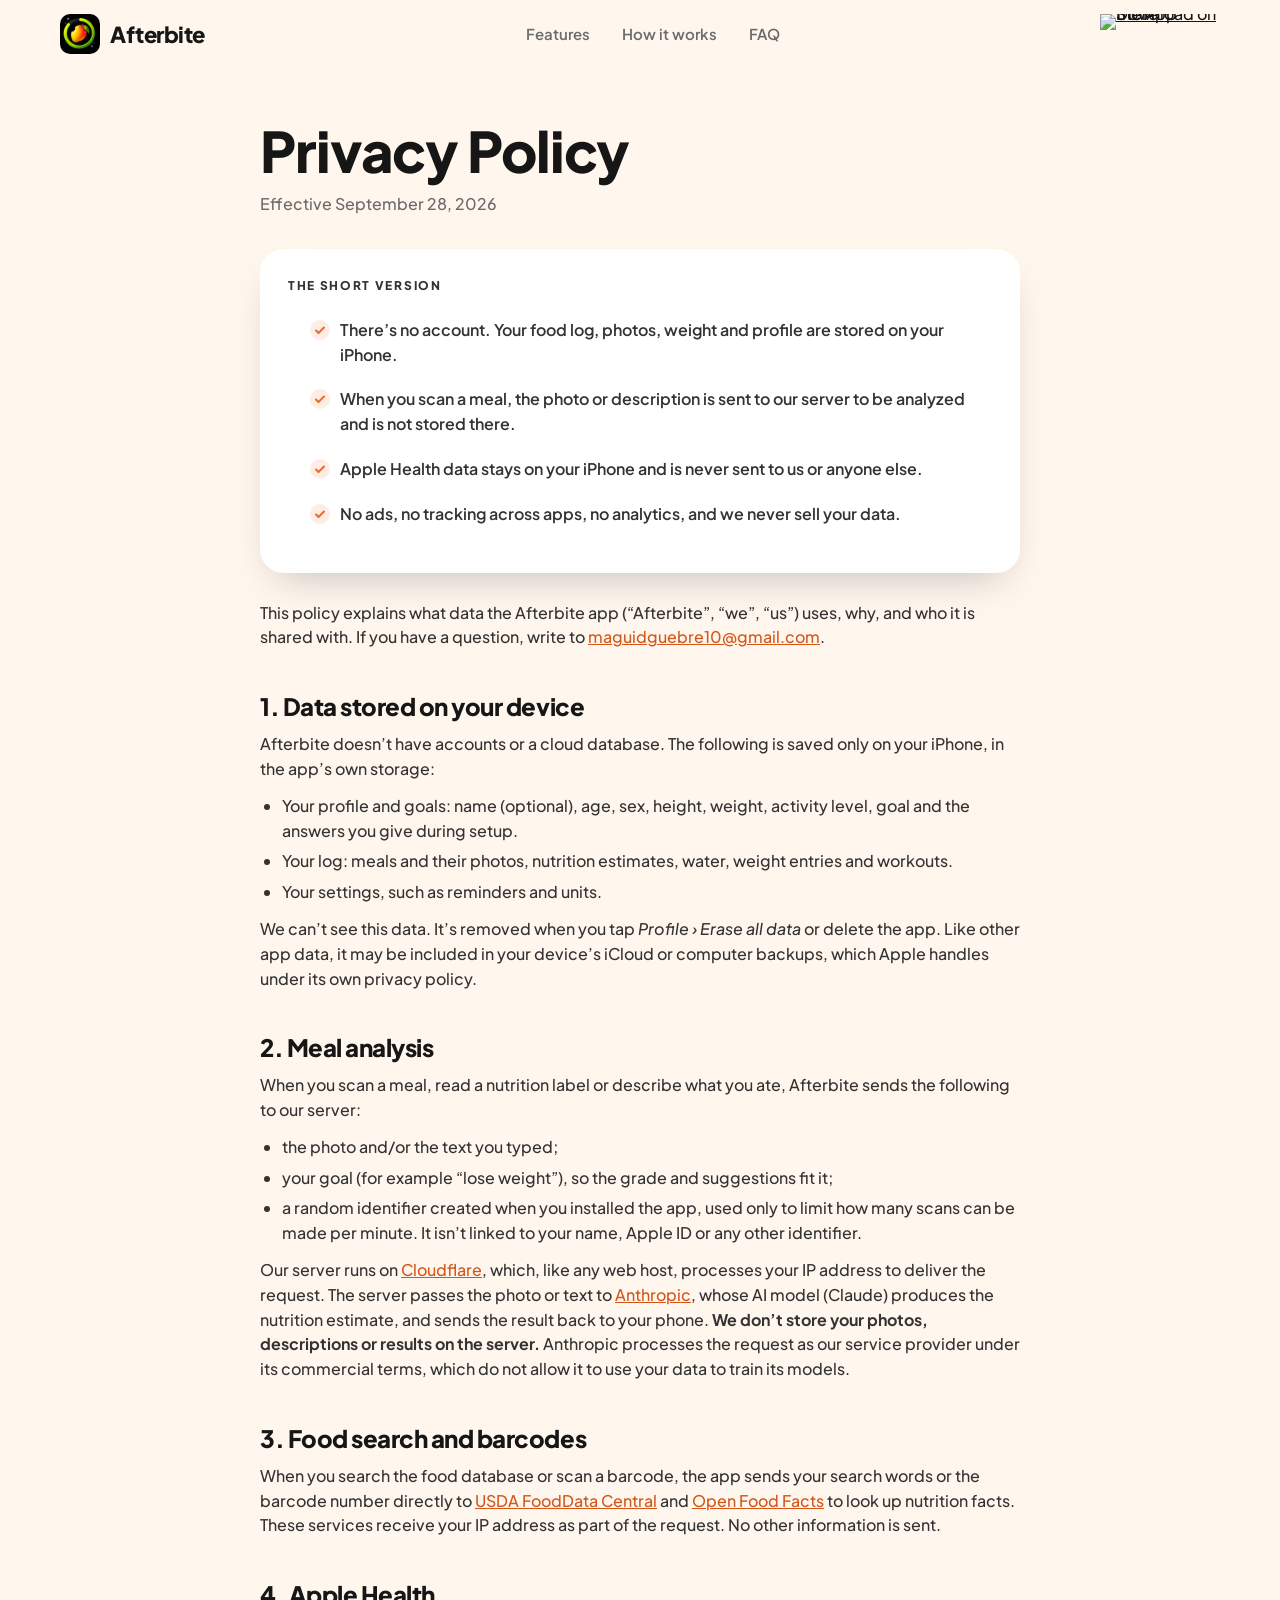
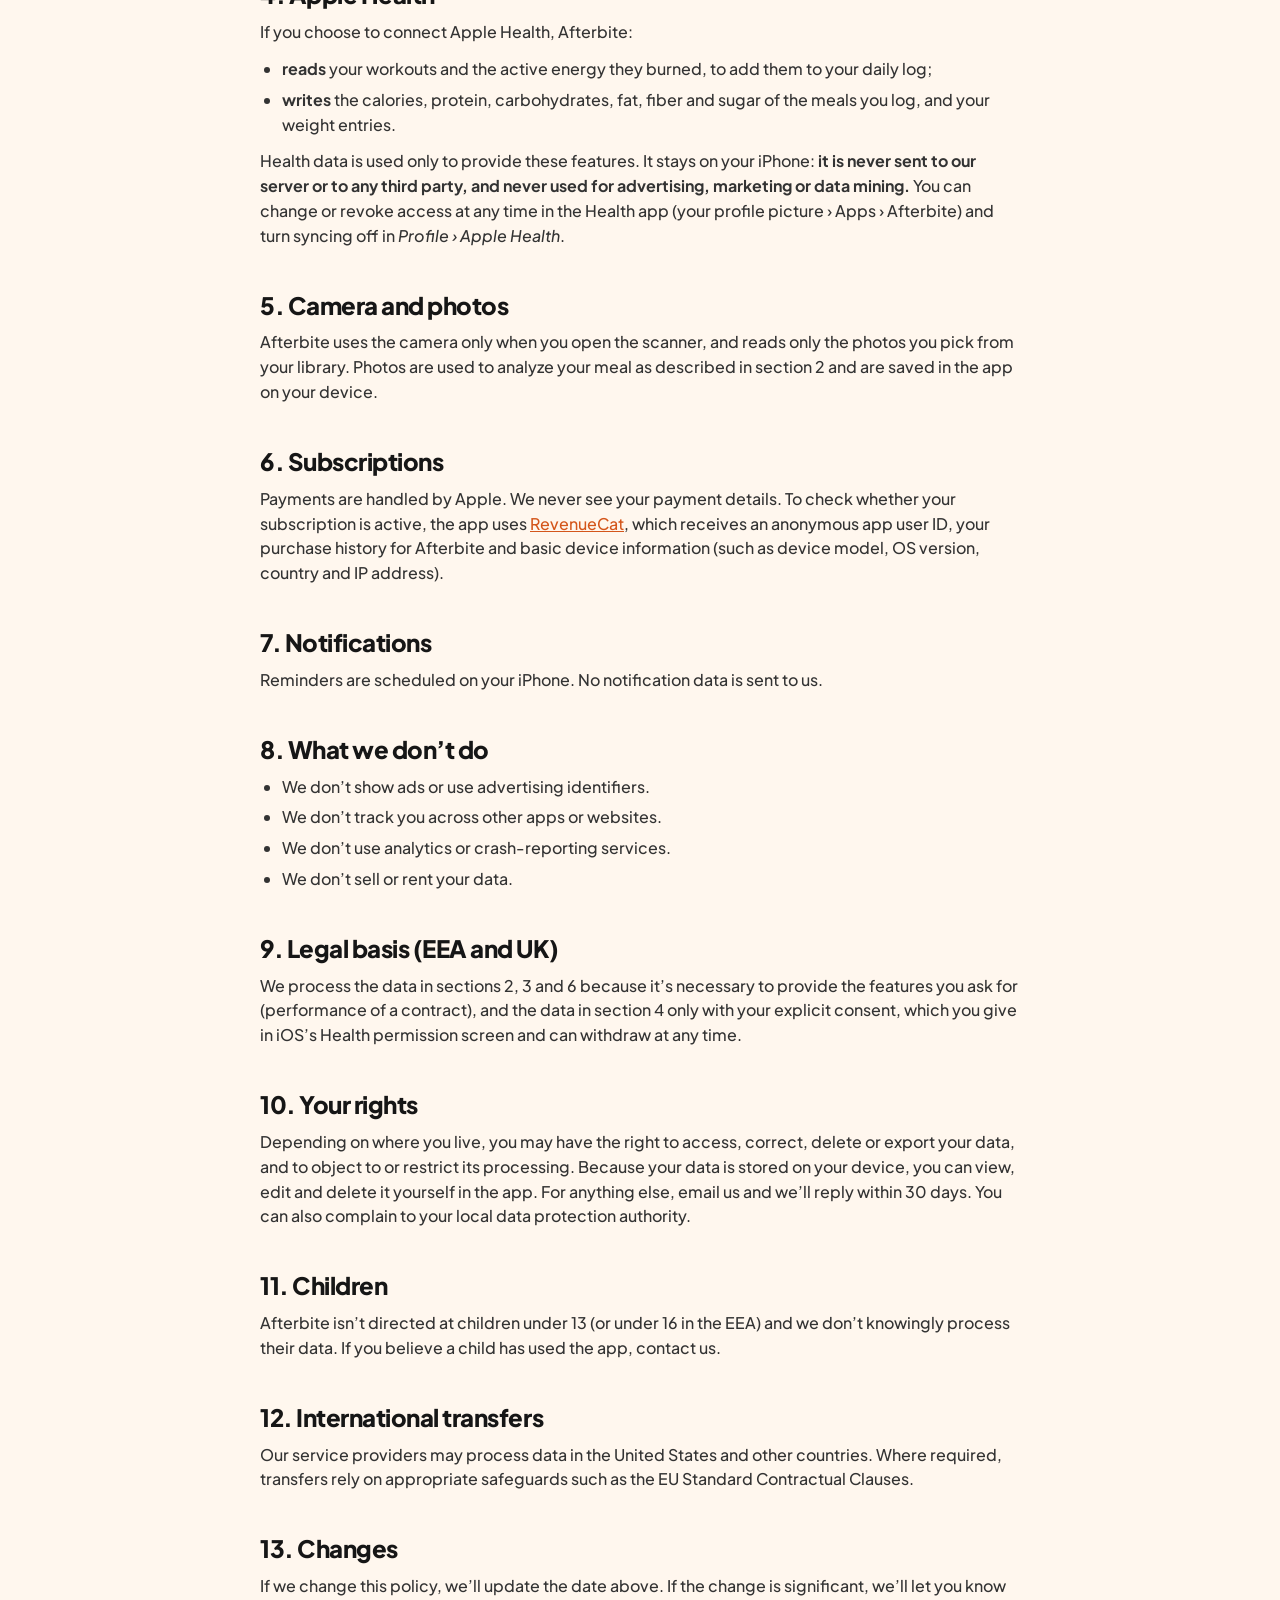
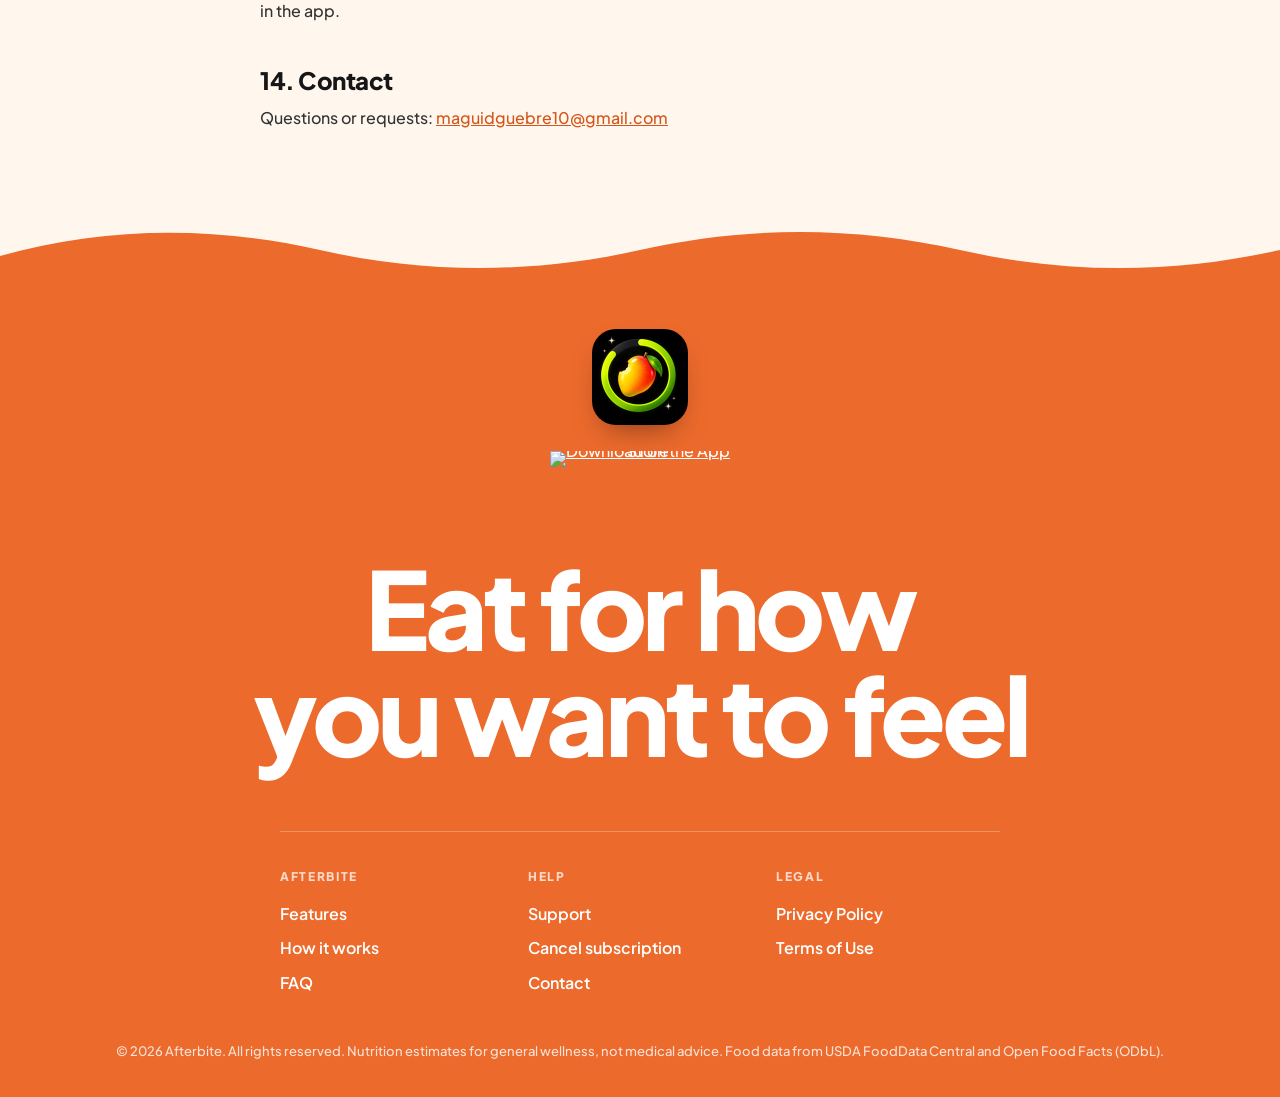
==== commit 95c5f018: "Remove pricing and free trial from the site Co-Authored-By: Claude Opus 5.5 <noreply@anthropic.com>" ====
--- a/privacy.html
+++ b/privacy.html
@@ -25,11 +25,10 @@
     <nav class="nav-desktop" aria-label="Main">
       <a href="./#features">Features</a>
       <a href="./#how-it-works">How it works</a>
-      <a href="./#pricing">Free trial</a>
       <a href="./#faq">FAQ</a>
     </nav>
     <div class="header-actions">
-      <a class="store-badge badge-header" href="./#pricing"><img src="https://toolbox.marketingtools.apple.com/api/v2/badges/download-on-the-app-store/black/en-us" alt="Download on the App Store" width="120" height="40" /></a>
+      <a class="store-badge badge-header" href="./"><img src="https://toolbox.marketingtools.apple.com/api/v2/badges/download-on-the-app-store/black/en-us" alt="Download on the App Store" width="120" height="40" /></a>
       <button class="menu-btn" type="button" aria-label="Open menu" aria-expanded="false" aria-controls="mobile-menu">
         <span></span><span></span>
       </button>
@@ -38,9 +37,8 @@
   <nav class="nav-mobile" id="mobile-menu" aria-label="Mobile" hidden>
     <a href="./#features">Features</a>
     <a href="./#how-it-works">How it works</a>
-    <a href="./#pricing">Free trial</a>
     <a href="./#faq">FAQ</a>
-    <a class="store-badge badge-menu" href="./#pricing"><img src="https://toolbox.marketingtools.apple.com/api/v2/badges/download-on-the-app-store/black/en-us" alt="Download on the App Store" width="180" height="60" /></a>
+    <a class="store-badge badge-menu" href="./"><img src="https://toolbox.marketingtools.apple.com/api/v2/badges/download-on-the-app-store/black/en-us" alt="Download on the App Store" width="180" height="60" /></a>
   </nav>
 </header>
 
@@ -137,7 +135,7 @@
     <div class="footer-mark">
       <img src="images/icon.png" alt="Afterbite" width="96" height="96" />
     </div>
-    <a class="store-badge badge-footer" href="./#pricing"><img src="https://toolbox.marketingtools.apple.com/api/v2/badges/download-on-the-app-store/white/en-us" alt="Download on the App Store" width="180" height="60" /></a>
+    <a class="store-badge badge-footer" href="./"><img src="https://toolbox.marketingtools.apple.com/api/v2/badges/download-on-the-app-store/white/en-us" alt="Download on the App Store" width="180" height="60" /></a>
     <p class="footer-title">Eat for how<br />you want to feel</p>
 
     <div class="footer-links">
@@ -145,7 +143,6 @@
         <p>Afterbite</p>
         <a href="./#features">Features</a>
         <a href="./#how-it-works">How it works</a>
-        <a href="./#pricing">Free trial</a>
         <a href="./#faq">FAQ</a>
       </div>
       <div>
